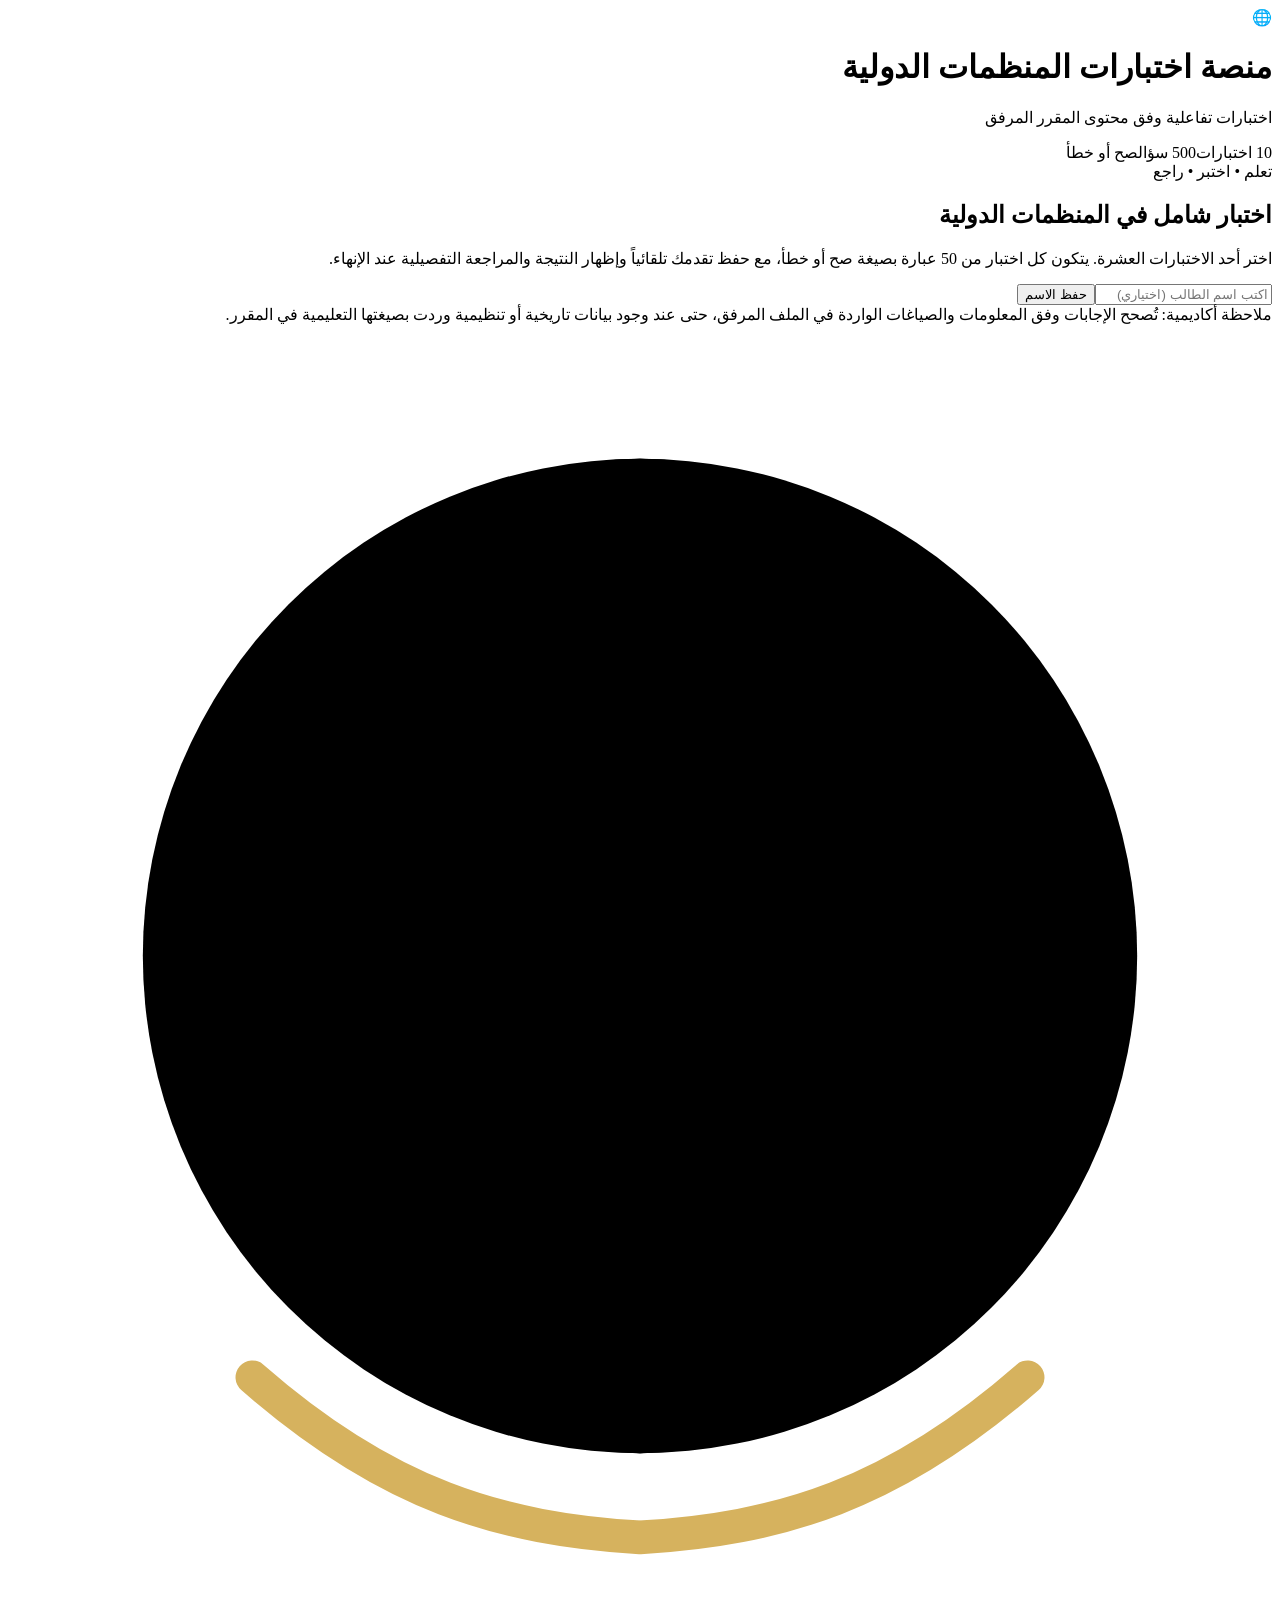
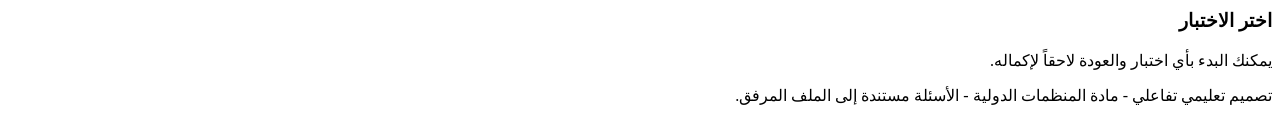
==== international-organizations-exam/index.html @ 07491975 "Publish international organizations exam platform" ====
<!doctype html>
<html lang="ar" dir="rtl">
<head>
<meta charset="utf-8">
<meta name="viewport" content="width=device-width,initial-scale=1,viewport-fit=cover">
<title>منصة اختبارات المنظمات الدولية</title>
<link rel="stylesheet" href="brand.css">
<link rel="stylesheet" href="styles.css">
</head>
<body><div class="app">
<header class="topbar">
  <div class="brand"><div class="brand-mark" aria-hidden="true">🌐</div><div><h1>منصة اختبارات المنظمات الدولية</h1><p>اختبارات تفاعلية وفق محتوى المقرر المرفق</p></div></div>
  <div class="header-stats"><span class="pill">10 اختبارات</span><span class="pill">500 سؤال</span><span class="pill">صح أو خطأ</span></div>
</header>
<main>
<section id="homeView">
  <div class="hero">
    <div>
      <div class="eyebrow">تعلم • اختبر • راجع</div>
      <h2>اختبار شامل في المنظمات الدولية</h2>
      <p>اختر أحد الاختبارات العشرة. يتكون كل اختبار من 50 عبارة بصيغة صح أو خطأ، مع حفظ تقدمك تلقائياً وإظهار النتيجة والمراجعة التفصيلية عند الإنهاء.</p>
      <div class="name-box"><input id="studentName" type="text" maxlength="60" placeholder="اكتب اسم الطالب (اختياري)"><button class="primary" id="saveName">حفظ الاسم</button></div>
      <div class="notice">ملاحظة أكاديمية: تُصحح الإجابات وفق المعلومات والصياغات الواردة في الملف المرفق، حتى عند وجود بيانات تاريخية أو تنظيمية وردت بصيغتها التعليمية في المقرر.</div>
    </div>
    <div class="globe-panel" aria-hidden="true">
      <svg class="globe" viewBox="0 0 300 300"><defs><linearGradient id="g" x1="0" x2="1" y1="0" y2="1"><stop stop-color="#073B6F"/><stop offset="1" stop-color="#65B5E8"/></linearGradient></defs><circle class="base" cx="150" cy="150" r="118"/><circle class="line" cx="150" cy="150" r="92"/><ellipse class="line" cx="150" cy="150" rx="50" ry="118"/><ellipse class="line" cx="150" cy="150" rx="92" ry="118"/><path class="line" d="M32 150h236M49 103h202M49 197h202"/><path d="M58 250c32 28 59 36 92 38M242 250c-32 28-59 36-92 38" fill="none" stroke="#D6B25E" stroke-width="8" stroke-linecap="round"/></svg>
    </div>
  </div>
  <div class="section-head"><div><h3>اختر الاختبار</h3><p>يمكنك البدء بأي اختبار والعودة لاحقاً لإكماله.</p></div></div>
  <div class="tests-grid" id="testsGrid"></div>
</section>
<section id="examView" class="hidden"></section>
<section id="resultView" class="hidden"></section>
</main>
<footer>تصميم تعليمي تفاعلي - مادة المنظمات الدولية - الأسئلة مستندة إلى الملف المرفق.</footer>
</div>
<div class="toast" id="toast"></div>
<script src="test-01.js"></script>
<script src="test-02.js"></script>
<script src="test-03.js"></script>
<script src="test-04.js"></script>
<script src="test-05.js"></script>
<script src="test-06.js"></script>
<script src="test-07.js"></script>
<script src="test-08.js"></script>
<script src="test-09.js"></script>
<script src="test-10.js"></script>
<script src="app.js"></script>
</body>
</html>
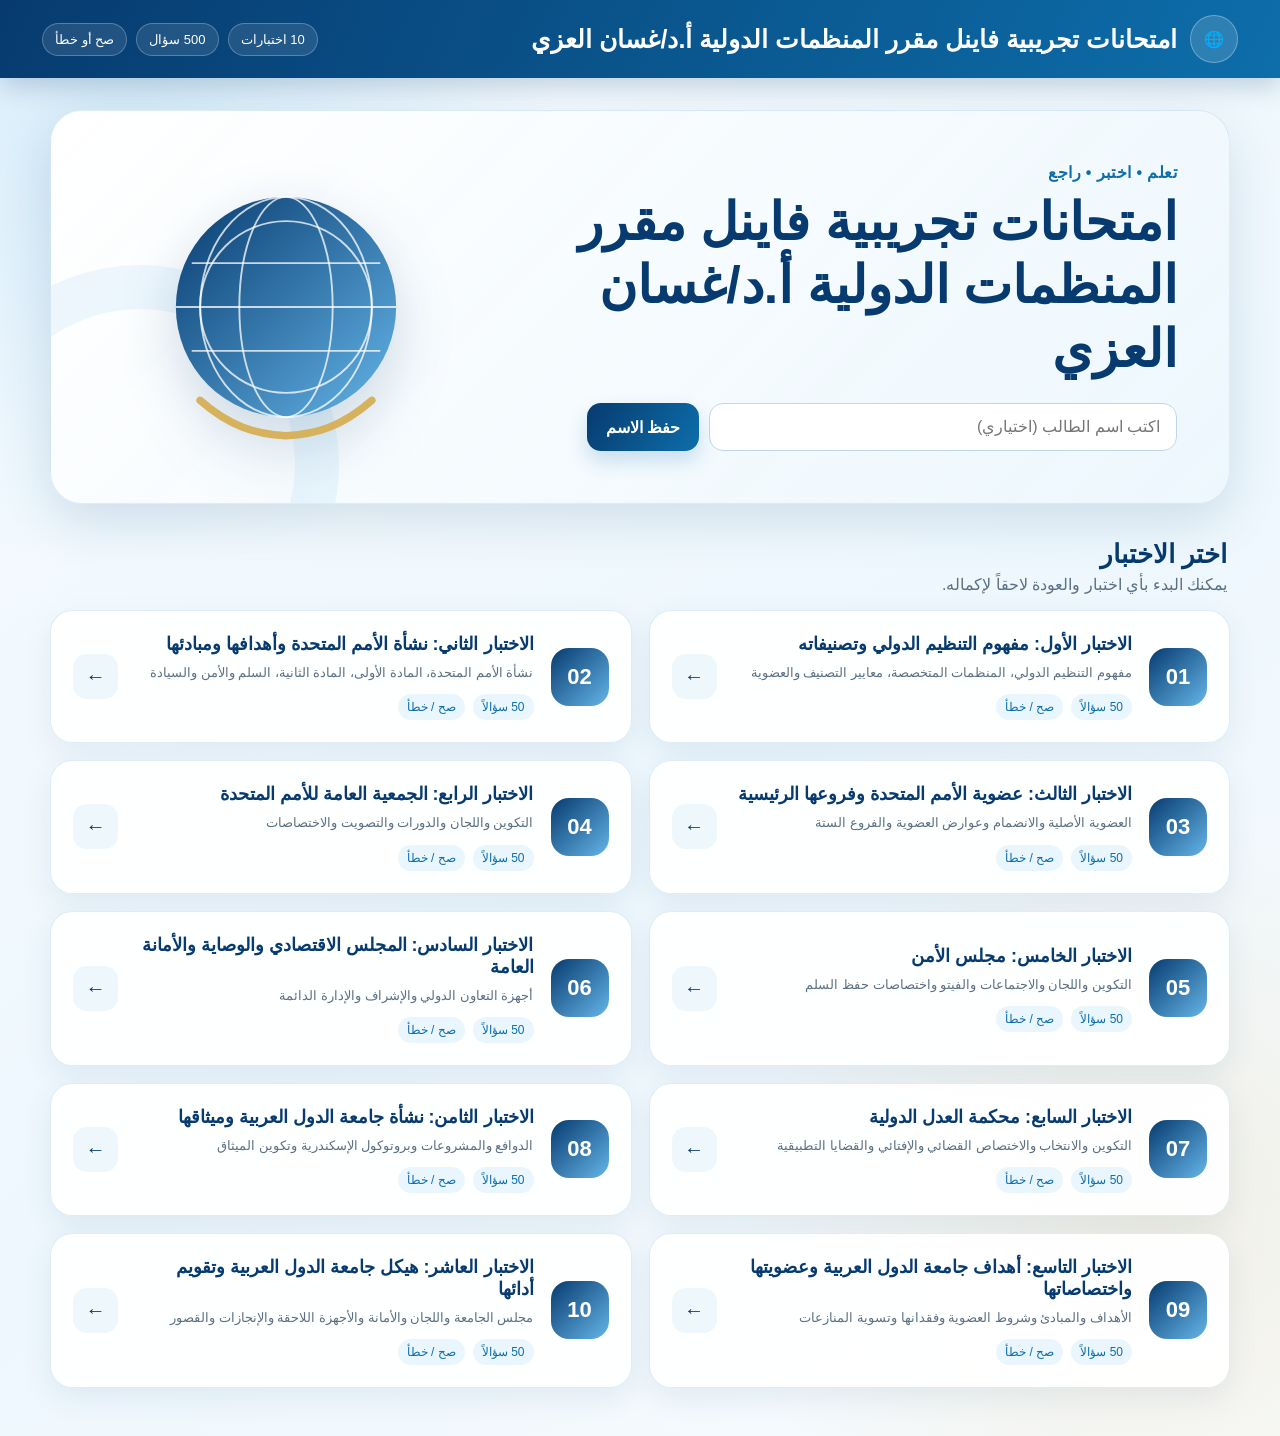
==== commit 7976c950: "تحديث اسم المنصة وحذف النصوص المطلوبة" ====
--- a/international-organizations-exam/index.html
+++ b/international-organizations-exam/index.html
@@ -3,13 +3,16 @@
 <head>
 <meta charset="utf-8">
 <meta name="viewport" content="width=device-width,initial-scale=1,viewport-fit=cover">
-<title>منصة اختبارات المنظمات الدولية</title>
+<title>امتحانات تجريبية فاينل مقرر المنظمات الدولية أ.د/غسان العزي</title>
 <link rel="stylesheet" href="brand.css">
 <link rel="stylesheet" href="styles.css">
 </head>
 <body><div class="app">
 <header class="topbar">
-  <div class="brand"><div class="brand-mark" aria-hidden="true">🌐</div><div><h1>منصة اختبارات المنظمات الدولية</h1><p>اختبارات تفاعلية وفق محتوى المقرر المرفق</p></div></div>
+  <div class="brand">
+    <div class="brand-mark" aria-hidden="true">🌐</div>
+    <div><h1>امتحانات تجريبية فاينل مقرر المنظمات الدولية أ.د/غسان العزي</h1></div>
+  </div>
   <div class="header-stats"><span class="pill">10 اختبارات</span><span class="pill">500 سؤال</span><span class="pill">صح أو خطأ</span></div>
 </header>
 <main>
@@ -17,10 +20,8 @@
   <div class="hero">
     <div>
       <div class="eyebrow">تعلم • اختبر • راجع</div>
-      <h2>اختبار شامل في المنظمات الدولية</h2>
-      <p>اختر أحد الاختبارات العشرة. يتكون كل اختبار من 50 عبارة بصيغة صح أو خطأ، مع حفظ تقدمك تلقائياً وإظهار النتيجة والمراجعة التفصيلية عند الإنهاء.</p>
+      <h2>امتحانات تجريبية فاينل مقرر المنظمات الدولية أ.د/غسان العزي</h2>
       <div class="name-box"><input id="studentName" type="text" maxlength="60" placeholder="اكتب اسم الطالب (اختياري)"><button class="primary" id="saveName">حفظ الاسم</button></div>
-      <div class="notice">ملاحظة أكاديمية: تُصحح الإجابات وفق المعلومات والصياغات الواردة في الملف المرفق، حتى عند وجود بيانات تاريخية أو تنظيمية وردت بصيغتها التعليمية في المقرر.</div>
     </div>
     <div class="globe-panel" aria-hidden="true">
       <svg class="globe" viewBox="0 0 300 300"><defs><linearGradient id="g" x1="0" x2="1" y1="0" y2="1"><stop stop-color="#073B6F"/><stop offset="1" stop-color="#65B5E8"/></linearGradient></defs><circle class="base" cx="150" cy="150" r="118"/><circle class="line" cx="150" cy="150" r="92"/><ellipse class="line" cx="150" cy="150" rx="50" ry="118"/><ellipse class="line" cx="150" cy="150" rx="92" ry="118"/><path class="line" d="M32 150h236M49 103h202M49 197h202"/><path d="M58 250c32 28 59 36 92 38M242 250c-32 28-59 36-92 38" fill="none" stroke="#D6B25E" stroke-width="8" stroke-linecap="round"/></svg>
@@ -32,7 +33,6 @@
 <section id="examView" class="hidden"></section>
 <section id="resultView" class="hidden"></section>
 </main>
-<footer>تصميم تعليمي تفاعلي - مادة المنظمات الدولية - الأسئلة مستندة إلى الملف المرفق.</footer>
 </div>
 <div class="toast" id="toast"></div>
 <script src="test-01.js"></script>
--- a/international-organizations-exam/brand.css
+++ b/international-organizations-exam/brand.css
@@ -0,0 +1 @@
+:root{--academy-mark:url("[data-uri]");}
--- a/international-organizations-exam/styles.css
+++ b/international-organizations-exam/styles.css
@@ -0,0 +1,134 @@
+:root{
+  --navy:#073B6F;--blue:#0D6EAA;--sky:#65B5E8;--ice:#EAF6FD;--gold:#D6B25E;
+  --ink:#102A43;--muted:#5B7083;--white:#fff;--success:#16865C;--danger:#B43A4C;
+  --card-shadow:0 18px 50px rgba(7,59,111,.13);--radius:24px;
+}
+*{box-sizing:border-box}
+html{scroll-behavior:smooth}
+
+body::before{content:"";position:fixed;inset:0;background-image:var(--academy-mark);background-repeat:no-repeat;background-position:center 52%;background-size:min(54vw,520px) auto;opacity:.065;pointer-events:none;z-index:0;filter:saturate(.95)}
+.app,.topbar,main{position:relative;z-index:1}
+.hero,.test-card,.exam-side,.question-card,.result-card{position:relative;overflow:hidden;backdrop-filter:saturate(110%)}
+.hero::before,.test-card::before,.exam-side::before,.question-card::before,.result-card::before{content:"";position:absolute;inset:0;background-image:var(--academy-mark);background-repeat:no-repeat;background-position:center;background-size:min(58%,280px) auto;opacity:.082;pointer-events:none;mix-blend-mode:multiply}
+.hero>*,.test-card>*,.exam-side>*,.question-card>*,.result-card>*{position:relative;z-index:1}
+.q-dot.correct{background:#eaf8f2;border-color:#70c79f;color:var(--success)}
+.q-dot.wrong{background:#fff0f3;border-color:#ef9dac;color:var(--danger)}
+.answer-btn{position:relative;overflow:hidden}
+.answer-btn.locked{cursor:default}
+.answer-btn.correct{border-color:#66c79d;background:linear-gradient(135deg,#e8f8f0,#fbfffd);color:var(--success);box-shadow:0 0 0 4px rgba(22,134,92,.10)}
+.answer-btn.correct .answer-icon{color:var(--success)}
+.answer-btn.wrong{border-color:#ef99a9;background:linear-gradient(135deg,#fff1f4,#fffafb);color:var(--danger);box-shadow:0 0 0 4px rgba(180,58,76,.10)}
+.answer-btn.wrong .answer-icon{color:var(--danger)}
+.answer-btn.locked:hover{transform:none}
+.instant-feedback{margin-top:18px;border-radius:18px;padding:16px 18px;font-size:16px;line-height:1.9;border:1px solid #d8e7ef;background:rgba(255,255,255,.9)}
+.instant-feedback.ok{border-color:#90d7b5;background:linear-gradient(135deg,#eefbf4,#fbfffd)}
+.instant-feedback.bad{border-color:#f1a9b5;background:linear-gradient(135deg,#fff2f5,#fffdfd)}
+.instant-feedback .status{display:inline-flex;align-items:center;gap:8px;font-weight:900;margin-bottom:8px}
+.instant-feedback.ok .status{color:var(--success)}
+.instant-feedback.bad .status{color:var(--danger)}
+.instant-feedback .correct-answer{font-weight:900;color:var(--success)}
+.instant-feedback .exp{display:block;color:var(--muted);margin-top:6px}
+
+body{margin:0;font-family:"Tahoma","Arial",sans-serif;color:var(--ink);background:
+radial-gradient(circle at 10% 10%,rgba(101,181,232,.23),transparent 25%),
+radial-gradient(circle at 90% 85%,rgba(214,178,94,.15),transparent 25%),
+linear-gradient(145deg,#f8fcff 0%,#edf7fd 55%,#f8fbfd 100%);min-height:100vh}
+button,input{font:inherit}
+button{cursor:pointer}
+.hidden{display:none!important}
+.app{min-height:100vh;display:flex;flex-direction:column}
+.topbar{background:linear-gradient(115deg,var(--navy),var(--blue));color:#fff;padding:15px clamp(16px,4vw,42px);display:flex;align-items:center;justify-content:space-between;gap:18px;box-shadow:0 8px 25px rgba(7,59,111,.22);position:sticky;top:0;z-index:20}
+.brand{display:flex;align-items:center;gap:13px}.brand-mark{width:48px;height:48px;border-radius:50%;display:grid;place-items:center;background:rgba(255,255,255,.14);border:1px solid rgba(255,255,255,.3)}
+.brand h1{font-size:clamp(17px,2.4vw,25px);margin:0}.brand p{margin:3px 0 0;font-size:12px;opacity:.83}
+.header-stats{display:flex;gap:9px;flex-wrap:wrap}.pill{padding:8px 12px;border:1px solid rgba(255,255,255,.25);background:rgba(255,255,255,.1);border-radius:999px;font-size:13px;white-space:nowrap}
+main{width:min(1180px,94%);margin:32px auto 48px;flex:1}
+.hero{background:linear-gradient(135deg,rgba(255,255,255,.92),rgba(234,246,253,.88));border:1px solid rgba(13,110,170,.12);border-radius:32px;padding:clamp(24px,5vw,52px);box-shadow:var(--card-shadow);display:grid;grid-template-columns:1.3fr .7fr;gap:28px;align-items:center;overflow:hidden;position:relative}
+.hero:after{content:"";position:absolute;width:310px;height:310px;border:44px solid rgba(101,181,232,.11);border-radius:50%;left:-110px;bottom:-160px}
+.eyebrow{color:var(--blue);font-weight:800;letter-spacing:.4px}.hero h2{font-size:clamp(29px,5vw,52px);line-height:1.22;margin:9px 0 15px;color:var(--navy)}
+.hero p{font-size:clamp(15px,2vw,19px);line-height:1.9;color:var(--muted);max-width:720px}
+.name-box{display:flex;gap:10px;margin-top:22px;max-width:590px}.name-box input{flex:1;border:1px solid #bed8e8;border-radius:14px;padding:14px 16px;background:white;outline:none}.name-box input:focus{border-color:var(--blue);box-shadow:0 0 0 4px rgba(13,110,170,.1)}
+.primary{border:0;background:linear-gradient(120deg,var(--navy),var(--blue));color:#fff;padding:14px 19px;border-radius:14px;font-weight:800;box-shadow:0 10px 20px rgba(13,110,170,.2)}.primary:hover{transform:translateY(-1px)}
+.globe-panel{min-height:270px;display:grid;place-items:center}.globe{width:min(280px,76vw);filter:drop-shadow(0 20px 28px rgba(7,59,111,.18))}.globe .line{stroke:rgba(255,255,255,.75);stroke-width:2;fill:none}.globe .base{fill:url(#g)}
+.section-head{display:flex;align-items:end;justify-content:space-between;gap:14px;margin:35px 3px 16px}.section-head h3{font-size:26px;color:var(--navy);margin:0}.section-head p{margin:5px 0 0;color:var(--muted)}
+.tests-grid{display:grid;grid-template-columns:repeat(2,minmax(0,1fr));gap:17px}.test-card{background:rgba(255,255,255,.9);border:1px solid rgba(13,110,170,.13);border-radius:22px;padding:22px;box-shadow:0 10px 30px rgba(7,59,111,.08);display:flex;gap:17px;align-items:center;transition:.18s}.test-card:hover{transform:translateY(-3px);box-shadow:var(--card-shadow);border-color:rgba(13,110,170,.3)}
+.test-number{flex:0 0 58px;width:58px;height:58px;border-radius:18px;display:grid;place-items:center;background:linear-gradient(135deg,var(--navy),var(--sky));color:#fff;font-size:22px;font-weight:900}.test-info{flex:1}.test-info h4{font-size:18px;margin:0 0 7px;color:var(--navy)}.test-info p{margin:0;color:var(--muted);font-size:13px;line-height:1.7}.meta{display:flex;gap:8px;margin-top:10px;flex-wrap:wrap}.tag{font-size:12px;border-radius:999px;padding:6px 9px;background:var(--ice);color:var(--blue)}
+.card-action{border:0;width:45px;height:45px;border-radius:14px;background:#eef7fc;color:var(--navy);font-weight:900;font-size:20px}
+.exam-shell{display:grid;grid-template-columns:290px 1fr;gap:18px}.exam-side,.question-card,.result-card{background:rgba(255,255,255,.92);border:1px solid rgba(13,110,170,.14);border-radius:var(--radius);box-shadow:var(--card-shadow)}
+.exam-side{padding:22px;align-self:start;position:sticky;top:94px}.exam-side h3{margin:0;color:var(--navy);font-size:18px}.exam-side p{color:var(--muted);font-size:13px;line-height:1.7}.student{border-top:1px solid #e6eff5;border-bottom:1px solid #e6eff5;padding:13px 0;margin:14px 0;font-size:13px}.student strong{color:var(--blue)}
+.progress-wrap{margin:17px 0}.progress-label{display:flex;justify-content:space-between;font-size:12px;color:var(--muted);margin-bottom:7px}.progress{height:9px;border-radius:99px;background:#e4f0f7;overflow:hidden}.progress>div{height:100%;width:0;background:linear-gradient(90deg,var(--sky),var(--blue));transition:.25s}
+.q-nav{display:grid;grid-template-columns:repeat(5,1fr);gap:7px;max-height:290px;overflow:auto;padding-left:3px}.q-dot{border:1px solid #d5e4ee;background:#f8fbfd;color:var(--muted);border-radius:9px;padding:7px 2px;font-size:11px}.q-dot.answered{background:#dff2fb;border-color:#8bc7e8;color:var(--navy)}.q-dot.current{outline:3px solid rgba(214,178,94,.35);border-color:var(--gold)}
+.secondary{border:1px solid #c7dce9;background:#fff;color:var(--navy);padding:11px 14px;border-radius:12px;font-weight:700}.danger-link{margin-top:14px;width:100%;border:0;background:#fff0f2;color:var(--danger);padding:10px;border-radius:12px;font-weight:700}
+.question-card{padding:clamp(24px,4vw,42px);min-height:570px;display:flex;flex-direction:column}.q-kicker{font-size:13px;color:var(--blue);font-weight:800}.question-card h2{font-size:clamp(22px,3.2vw,32px);line-height:1.8;color:var(--navy);margin:16px 0 25px}.answer-grid{display:grid;grid-template-columns:1fr 1fr;gap:14px}.answer-btn{border:2px solid #d7e7f0;background:#fbfdff;border-radius:20px;padding:26px 16px;font-size:22px;font-weight:900;color:var(--navy);transition:.15s}.answer-btn:hover{border-color:var(--sky);background:#f0f9fe}.answer-btn.selected{border-color:var(--blue);background:linear-gradient(135deg,#e7f6fe,#f9fcff);box-shadow:0 0 0 4px rgba(13,110,170,.1)}
+.answer-icon{font-size:35px;display:block;margin-bottom:8px}.question-footer{margin-top:auto;display:flex;justify-content:space-between;gap:10px;padding-top:30px}.navbtn{border:0;padding:13px 18px;border-radius:13px;font-weight:800}.prev{background:#edf5fa;color:var(--navy)}.next{background:linear-gradient(120deg,var(--navy),var(--blue));color:white}.navbtn:disabled{opacity:.4;cursor:not-allowed}
+.submit-row{margin-top:16px}.submit{width:100%;border:0;border-radius:14px;padding:14px;background:linear-gradient(120deg,#bd8c28,var(--gold));color:#fff;font-weight:900}
+.result-card{padding:clamp(25px,5vw,50px)}.score-circle{width:190px;height:190px;border-radius:50%;margin:5px auto 22px;display:grid;place-items:center;background:conic-gradient(var(--blue) var(--pct),#e5eff5 0);position:relative}.score-circle:before{content:"";position:absolute;inset:16px;background:white;border-radius:50%}.score-inner{position:relative;text-align:center}.score-inner b{font-size:42px;color:var(--navy)}.score-inner span{display:block;color:var(--muted);font-size:12px}.result-card h2{text-align:center;color:var(--navy)}.result-summary{text-align:center;color:var(--muted);line-height:1.8}.result-actions{display:flex;justify-content:center;gap:10px;flex-wrap:wrap;margin:23px 0}
+.review{margin-top:30px}.review h3{color:var(--navy)}.review-item{border:1px solid #dce9f1;border-radius:16px;padding:16px;margin:10px 0;background:#fbfdff}.review-item.correct{border-right:5px solid var(--success)}.review-item.wrong{border-right:5px solid var(--danger)}.review-item h4{margin:0 0 9px;line-height:1.7}.review-meta{font-size:13px;color:var(--muted);line-height:1.8}.review-meta b{color:var(--navy)}
+.notice{margin-top:20px;border-right:4px solid var(--gold);background:#fff9e9;padding:13px 15px;border-radius:12px;color:#6c5730;font-size:13px;line-height:1.8}
+footer{text-align:center;color:var(--muted);padding:25px 14px 35px;font-size:12px}
+.toast{position:fixed;left:20px;bottom:20px;background:var(--navy);color:#fff;padding:12px 16px;border-radius:12px;box-shadow:var(--card-shadow);z-index:50;opacity:0;transform:translateY(15px);pointer-events:none;transition:.2s}.toast.show{opacity:1;transform:none}
+@media(max-width:850px){.hero{grid-template-columns:1fr}.globe-panel{display:none}.tests-grid{grid-template-columns:1fr}.exam-shell{grid-template-columns:1fr}.exam-side{position:static}.q-nav{max-height:130px}.header-stats{display:none}}
+@media(max-width:520px){.name-box{flex-direction:column}.test-card{align-items:flex-start}.card-action{display:none}.answer-grid{grid-template-columns:1fr}.answer-btn{padding:18px}.question-footer{flex-direction:column-reverse}.navbtn{width:100%}.topbar{padding:12px}.brand-mark{width:40px;height:40px}}
+@media print{.topbar,.exam-side,.result-actions,.notice,footer{display:none!important}body{background:white}.result-card{box-shadow:none;border:0}.review-item{break-inside:avoid}}
+
+/* === A+ Academy watermark and instant correction enhancement === */
+body::before{
+  content:"";
+  position:fixed;
+  inset:0;
+  background-image:var(--academy-mark);
+  background-repeat:repeat;
+  background-position:center top;
+  background-size:320px auto;
+  opacity:.055;
+  pointer-events:none;
+  z-index:0;
+  filter:saturate(95%) contrast(102%);
+}
+.app,.topbar,main,footer{position:relative;z-index:1}
+.hero::before,.test-card::before,.exam-side::before,.question-card::before,.result-card::before{
+  content:"";
+  position:absolute;
+  inset:0;
+  background-image:var(--academy-mark);
+  background-repeat:no-repeat;
+  background-position:center center;
+  background-size:min(72%, 440px) auto;
+  opacity:.11;
+  pointer-events:none;
+  filter:saturate(96%) contrast(101%);
+}
+.hero,.test-card,.exam-side,.question-card,.result-card{background-color:rgba(255,255,255,.93)!important;}
+.question-card{background-image:linear-gradient(180deg,rgba(255,255,255,.92),rgba(255,255,255,.95))!important;}
+.answer-btn{transition:all .2s ease,border-color .15s ease,background .15s ease,color .15s ease;}
+.answer-btn.correct{
+  border-color:#2fa36d!important;
+  background:linear-gradient(135deg,#e5f8ed,#f8fffb)!important;
+  color:#0c7a4e!important;
+  box-shadow:0 0 0 4px rgba(47,163,109,.12)!important;
+}
+.answer-btn.correct .answer-icon{color:#0c7a4e!important;}
+.answer-btn.wrong{
+  border-color:#d54b63!important;
+  background:linear-gradient(135deg,#ffecef,#fff9fa)!important;
+  color:#b22c46!important;
+  box-shadow:0 0 0 4px rgba(213,75,99,.12)!important;
+}
+.answer-btn.wrong .answer-icon{color:#b22c46!important;}
+.answer-btn.correct::after,.answer-btn.wrong::after{
+  content:"";
+  position:absolute;
+  inset:0;
+  border-radius:inherit;
+  pointer-events:none;
+}
+.answer-btn.correct::after{box-shadow:inset 0 0 0 1px rgba(12,122,78,.10);}
+.answer-btn.wrong::after{box-shadow:inset 0 0 0 1px rgba(178,44,70,.10);}
+.instant-feedback.ok{border-color:#7ac79f!important;background:linear-gradient(135deg,#ebfaf2,#fcfffd)!important;}
+.instant-feedback.bad{border-color:#ef91a1!important;background:linear-gradient(135deg,#fff0f3,#fffdfd)!important;}
+.instant-feedback .correct-answer{color:#0c7a4e!important;}
+.review-item.correct{border-inline-start:6px solid #2fa36d!important;background:linear-gradient(135deg,#effbf4,#ffffff)!important;}
+.review-item.wrong{border-inline-start:6px solid #d54b63!important;background:linear-gradient(135deg,#fff2f5,#ffffff)!important;}
+@media (max-width: 768px){
+  body::before{background-size:240px auto;opacity:.05;}
+  .hero::before,.test-card::before,.exam-side::before,.question-card::before,.result-card::before{background-size:min(80%, 300px) auto;opacity:.10;}
+}
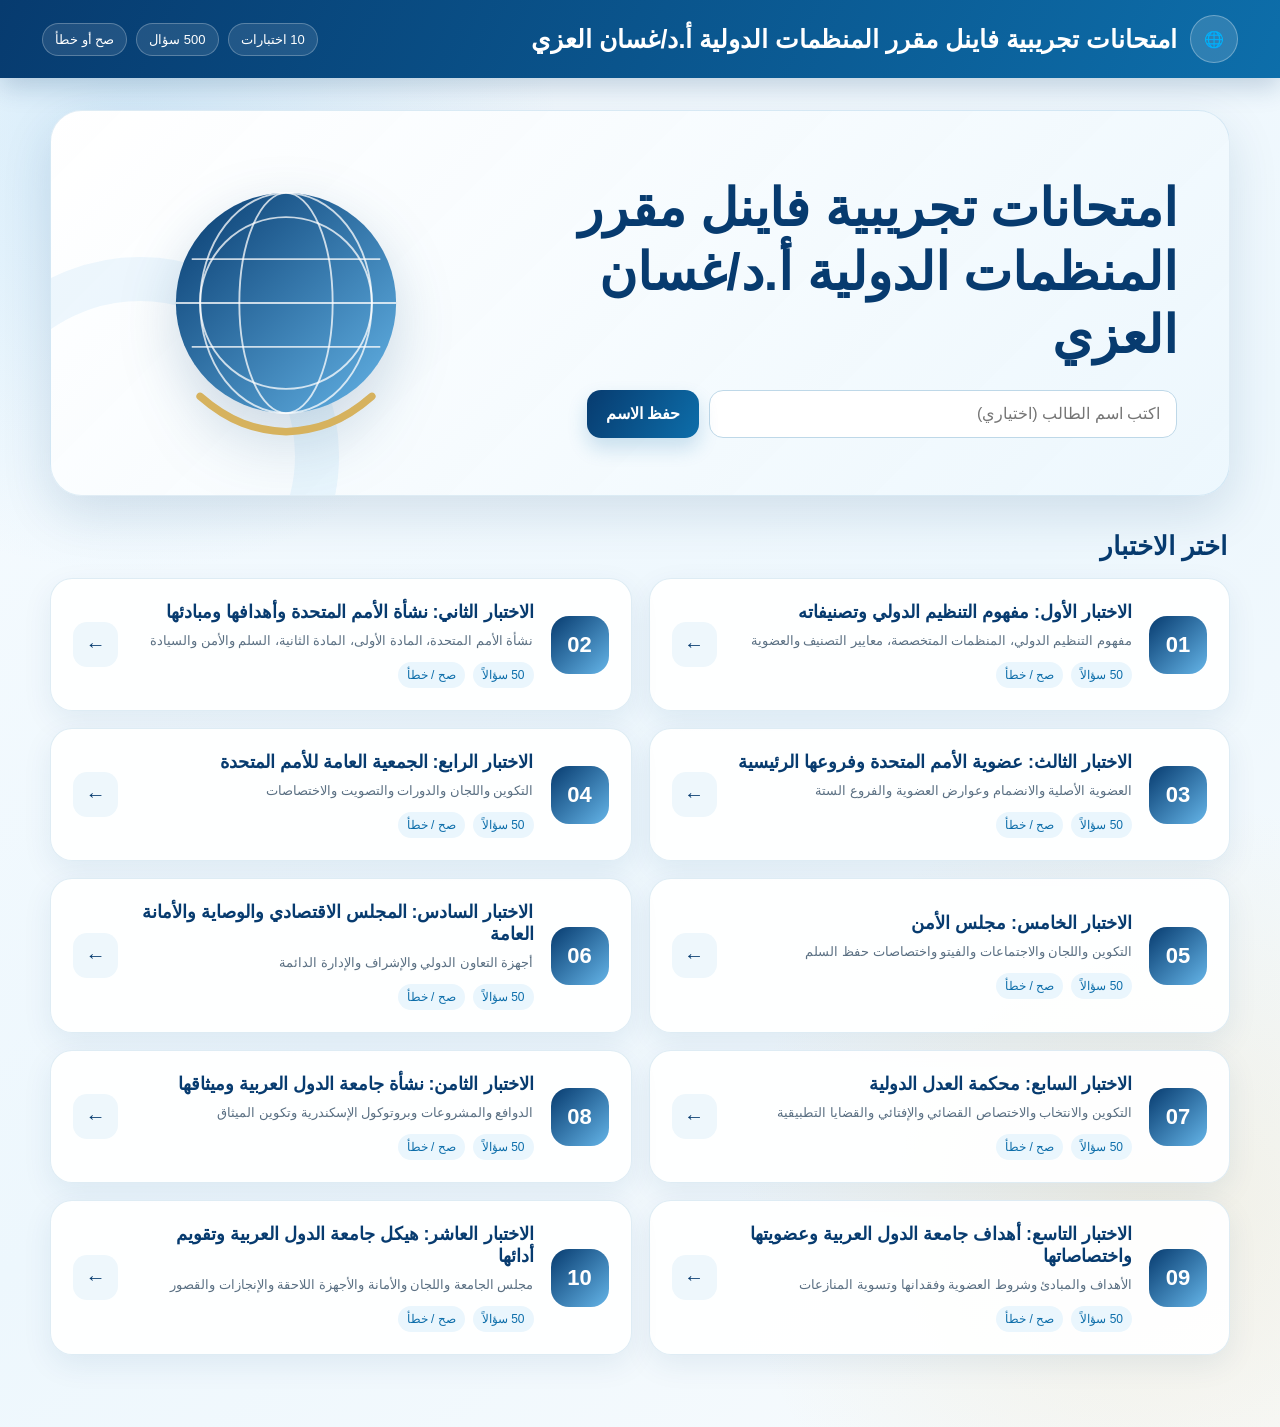
==== commit 4c4ee5a0: "Rename platform and remove introductory and footer text" ====
--- a/international-organizations-exam/index.html
+++ b/international-organizations-exam/index.html
@@ -3,9 +3,11 @@
 <head>
 <meta charset="utf-8">
 <meta name="viewport" content="width=device-width,initial-scale=1,viewport-fit=cover">
+<meta name="description" content="امتحانات تجريبية فاينل مقرر المنظمات الدولية أ.د/غسان العزي">
 <title>امتحانات تجريبية فاينل مقرر المنظمات الدولية أ.د/غسان العزي</title>
 <link rel="stylesheet" href="brand.css">
 <link rel="stylesheet" href="styles.css">
+<link rel="stylesheet" href="custom.css?v=2">
 </head>
 <body><div class="app">
 <header class="topbar">
@@ -19,7 +21,6 @@
 <section id="homeView">
   <div class="hero">
     <div>
-      <div class="eyebrow">تعلم • اختبر • راجع</div>
       <h2>امتحانات تجريبية فاينل مقرر المنظمات الدولية أ.د/غسان العزي</h2>
       <div class="name-box"><input id="studentName" type="text" maxlength="60" placeholder="اكتب اسم الطالب (اختياري)"><button class="primary" id="saveName">حفظ الاسم</button></div>
     </div>
@@ -27,7 +28,7 @@
       <svg class="globe" viewBox="0 0 300 300"><defs><linearGradient id="g" x1="0" x2="1" y1="0" y2="1"><stop stop-color="#073B6F"/><stop offset="1" stop-color="#65B5E8"/></linearGradient></defs><circle class="base" cx="150" cy="150" r="118"/><circle class="line" cx="150" cy="150" r="92"/><ellipse class="line" cx="150" cy="150" rx="50" ry="118"/><ellipse class="line" cx="150" cy="150" rx="92" ry="118"/><path class="line" d="M32 150h236M49 103h202M49 197h202"/><path d="M58 250c32 28 59 36 92 38M242 250c-32 28-59 36-92 38" fill="none" stroke="#D6B25E" stroke-width="8" stroke-linecap="round"/></svg>
     </div>
   </div>
-  <div class="section-head"><div><h3>اختر الاختبار</h3><p>يمكنك البدء بأي اختبار والعودة لاحقاً لإكماله.</p></div></div>
+  <div class="section-head"><div><h3>اختر الاختبار</h3></div></div>
   <div class="tests-grid" id="testsGrid"></div>
 </section>
 <section id="examView" class="hidden"></section>
@@ -45,6 +46,6 @@
 <script src="test-08.js"></script>
 <script src="test-09.js"></script>
 <script src="test-10.js"></script>
-<script src="app.js"></script>
+<script src="app.js?v=2"></script>
 </body>
-</html>
+</html>
--- a/international-organizations-exam/custom.css
+++ b/international-organizations-exam/custom.css
@@ -0,0 +1,90 @@
+/* تعديلات الهوية البصرية والتصحيح الفوري */
+body::before{
+  content:"";
+  position:fixed;
+  inset:0;
+  background-image:var(--academy-mark);
+  background-repeat:repeat;
+  background-position:center top;
+  background-size:290px auto;
+  opacity:.07;
+  pointer-events:none;
+  z-index:0;
+  filter:saturate(95%) contrast(102%);
+}
+
+.app,.topbar,main,.toast{position:relative;z-index:1}
+
+.hero::before,
+.test-card::before,
+.exam-side::before,
+.question-card::before,
+.result-card::before{
+  content:"";
+  position:absolute;
+  inset:0;
+  background-image:var(--academy-mark);
+  background-repeat:no-repeat;
+  background-position:center;
+  background-size:min(76%,430px) auto;
+  opacity:.14;
+  pointer-events:none;
+  filter:saturate(96%) contrast(103%);
+}
+
+.question-card::before{
+  background-size:min(82%,500px) auto;
+  opacity:.16;
+}
+
+.hero>*,.test-card>*,.exam-side>*,.question-card>*,.result-card>*{
+  position:relative;
+  z-index:1;
+}
+
+.hero,.test-card,.exam-side,.question-card,.result-card{
+  background-color:rgba(255,255,255,.92)!important;
+}
+
+.answer-btn.correct{
+  border-color:#239a61!important;
+  background:linear-gradient(135deg,#dff7e9,#f8fffb)!important;
+  color:#087548!important;
+  box-shadow:0 0 0 5px rgba(35,154,97,.14)!important;
+}
+.answer-btn.correct .answer-icon{color:#087548!important}
+
+.answer-btn.wrong{
+  border-color:#d63d58!important;
+  background:linear-gradient(135deg,#ffe5ea,#fff9fa)!important;
+  color:#b51f3d!important;
+  box-shadow:0 0 0 5px rgba(214,61,88,.14)!important;
+}
+.answer-btn.wrong .answer-icon{color:#b51f3d!important}
+
+.instant-feedback.ok{
+  border:2px solid #66c795!important;
+  background:linear-gradient(135deg,#e9faF1,#ffffff)!important;
+  color:#087548!important;
+}
+.instant-feedback.bad{
+  border:2px solid #ec8295!important;
+  background:linear-gradient(135deg,#fff0f3,#ffffff)!important;
+  color:#b51f3d!important;
+}
+.instant-feedback .correct-answer{
+  color:#087548!important;
+  font-weight:900;
+}
+
+.q-dot.correct{background:#e5f8ee!important;border-color:#58bd89!important;color:#087548!important}
+.q-dot.wrong{background:#ffecef!important;border-color:#e57a8d!important;color:#b51f3d!important}
+
+@media(max-width:768px){
+  body::before{background-size:220px auto;opacity:.06}
+  .hero::before,.test-card::before,.exam-side::before,.question-card::before,.result-card::before{
+    background-size:min(84%,320px) auto;
+    opacity:.13;
+  }
+  .question-card::before{opacity:.15}
+}
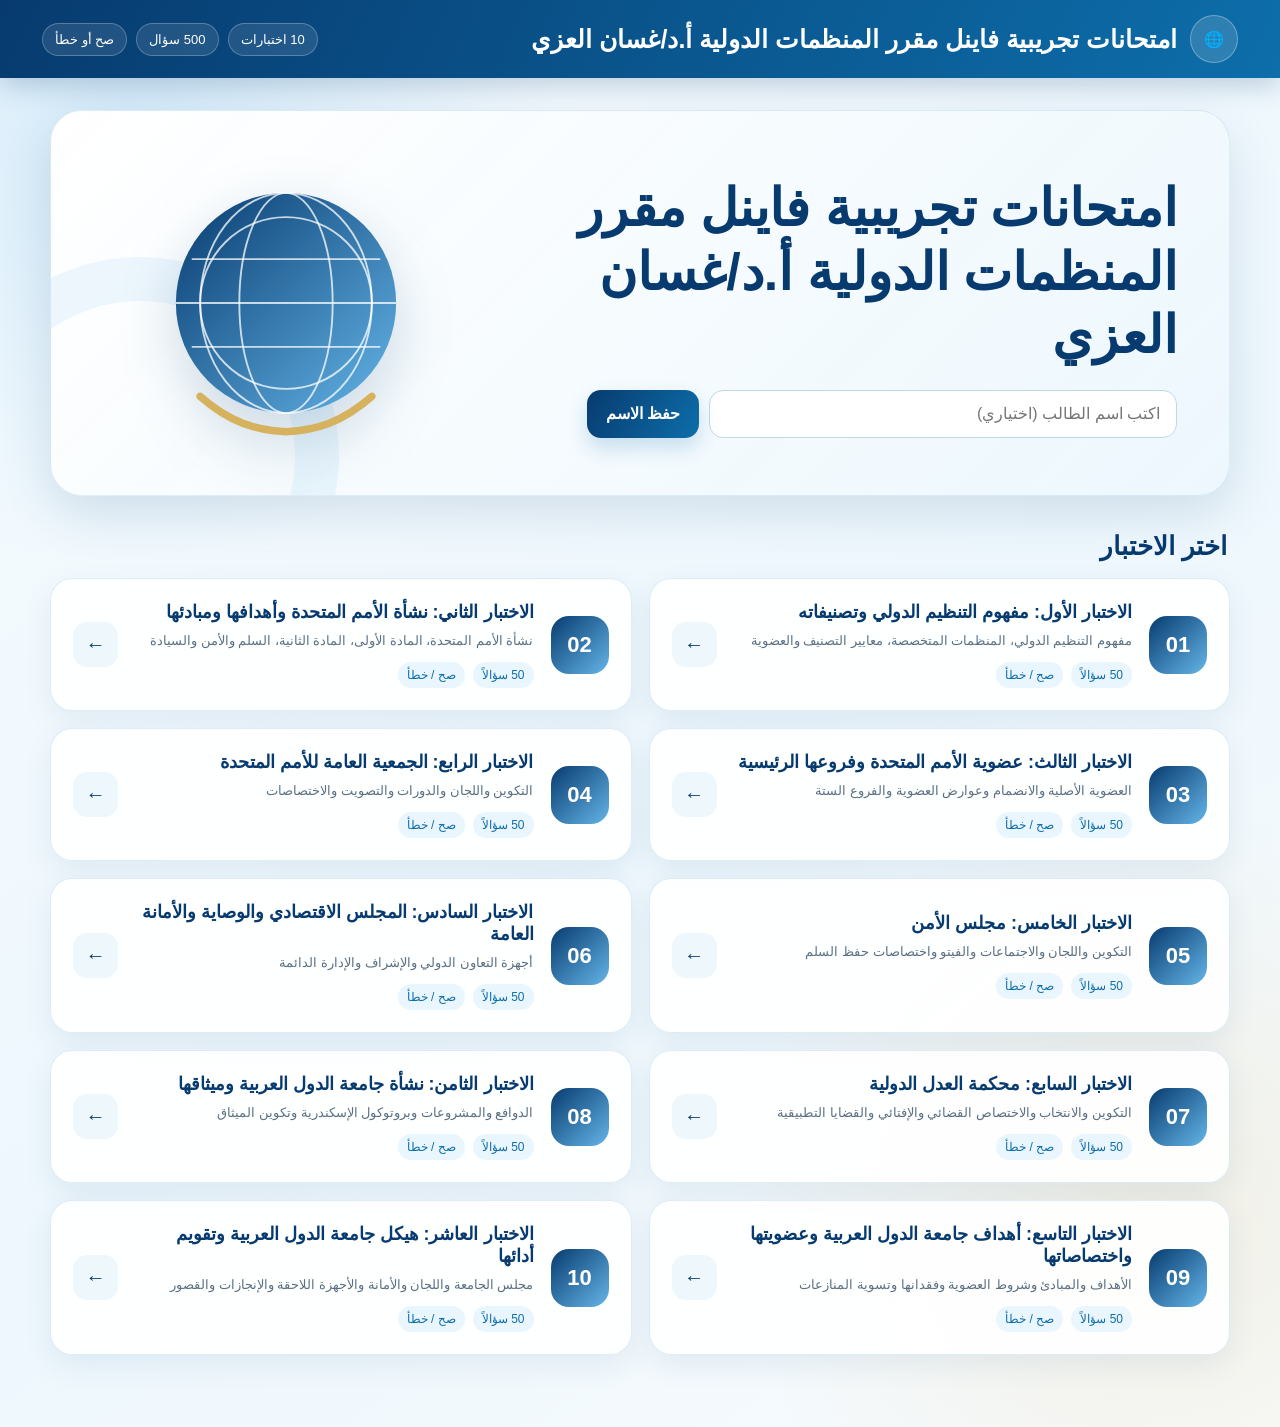
==== commit 1cf5c98b: "Finalize platform title and remove instructional text" ====
--- a/international-organizations-exam/index.html
+++ b/international-organizations-exam/index.html
@@ -4,10 +4,11 @@
 <meta charset="utf-8">
 <meta name="viewport" content="width=device-width,initial-scale=1,viewport-fit=cover">
 <meta name="description" content="امتحانات تجريبية فاينل مقرر المنظمات الدولية أ.د/غسان العزي">
+<meta name="theme-color" content="#073B6F">
 <title>امتحانات تجريبية فاينل مقرر المنظمات الدولية أ.د/غسان العزي</title>
 <link rel="stylesheet" href="brand.css">
 <link rel="stylesheet" href="styles.css">
-<link rel="stylesheet" href="custom.css?v=2">
+<link rel="stylesheet" href="custom.css?v=3">
 </head>
 <body><div class="app">
 <header class="topbar">
@@ -46,6 +47,6 @@
 <script src="test-08.js"></script>
 <script src="test-09.js"></script>
 <script src="test-10.js"></script>
-<script src="app.js?v=2"></script>
+<script src="app.js?v=3"></script>
 </body>
-</html>+</html>
--- a/international-organizations-exam/custom.css
+++ b/international-organizations-exam/custom.css
@@ -6,11 +6,11 @@
   background-image:var(--academy-mark);
   background-repeat:repeat;
   background-position:center top;
-  background-size:290px auto;
-  opacity:.07;
+  background-size:285px auto;
+  opacity:.085;
   pointer-events:none;
   z-index:0;
-  filter:saturate(95%) contrast(102%);
+  filter:saturate(95%) contrast(103%);
 }
 
 .app,.topbar,main,.toast{position:relative;z-index:1}
@@ -27,14 +27,14 @@
   background-repeat:no-repeat;
   background-position:center;
   background-size:min(76%,430px) auto;
-  opacity:.14;
+  opacity:.16;
   pointer-events:none;
-  filter:saturate(96%) contrast(103%);
+  filter:saturate(96%) contrast(104%);
 }
 
 .question-card::before{
-  background-size:min(82%,500px) auto;
-  opacity:.16;
+  background-size:min(84%,520px) auto;
+  opacity:.19;
 }
 
 .hero>*,.test-card>*,.exam-side>*,.question-card>*,.result-card>*{
@@ -43,7 +43,7 @@
 }
 
 .hero,.test-card,.exam-side,.question-card,.result-card{
-  background-color:rgba(255,255,255,.92)!important;
+  background-color:rgba(255,255,255,.91)!important;
 }
 
 .answer-btn.correct{
@@ -64,7 +64,7 @@
 
 .instant-feedback.ok{
   border:2px solid #66c795!important;
-  background:linear-gradient(135deg,#e9faF1,#ffffff)!important;
+  background:linear-gradient(135deg,#e9faf1,#ffffff)!important;
   color:#087548!important;
 }
 .instant-feedback.bad{
@@ -81,10 +81,10 @@
 .q-dot.wrong{background:#ffecef!important;border-color:#e57a8d!important;color:#b51f3d!important}
 
 @media(max-width:768px){
-  body::before{background-size:220px auto;opacity:.06}
+  body::before{background-size:215px auto;opacity:.075}
   .hero::before,.test-card::before,.exam-side::before,.question-card::before,.result-card::before{
-    background-size:min(84%,320px) auto;
-    opacity:.13;
+    background-size:min(86%,330px) auto;
+    opacity:.15;
   }
-  .question-card::before{opacity:.15}
+  .question-card::before{opacity:.18}
 }
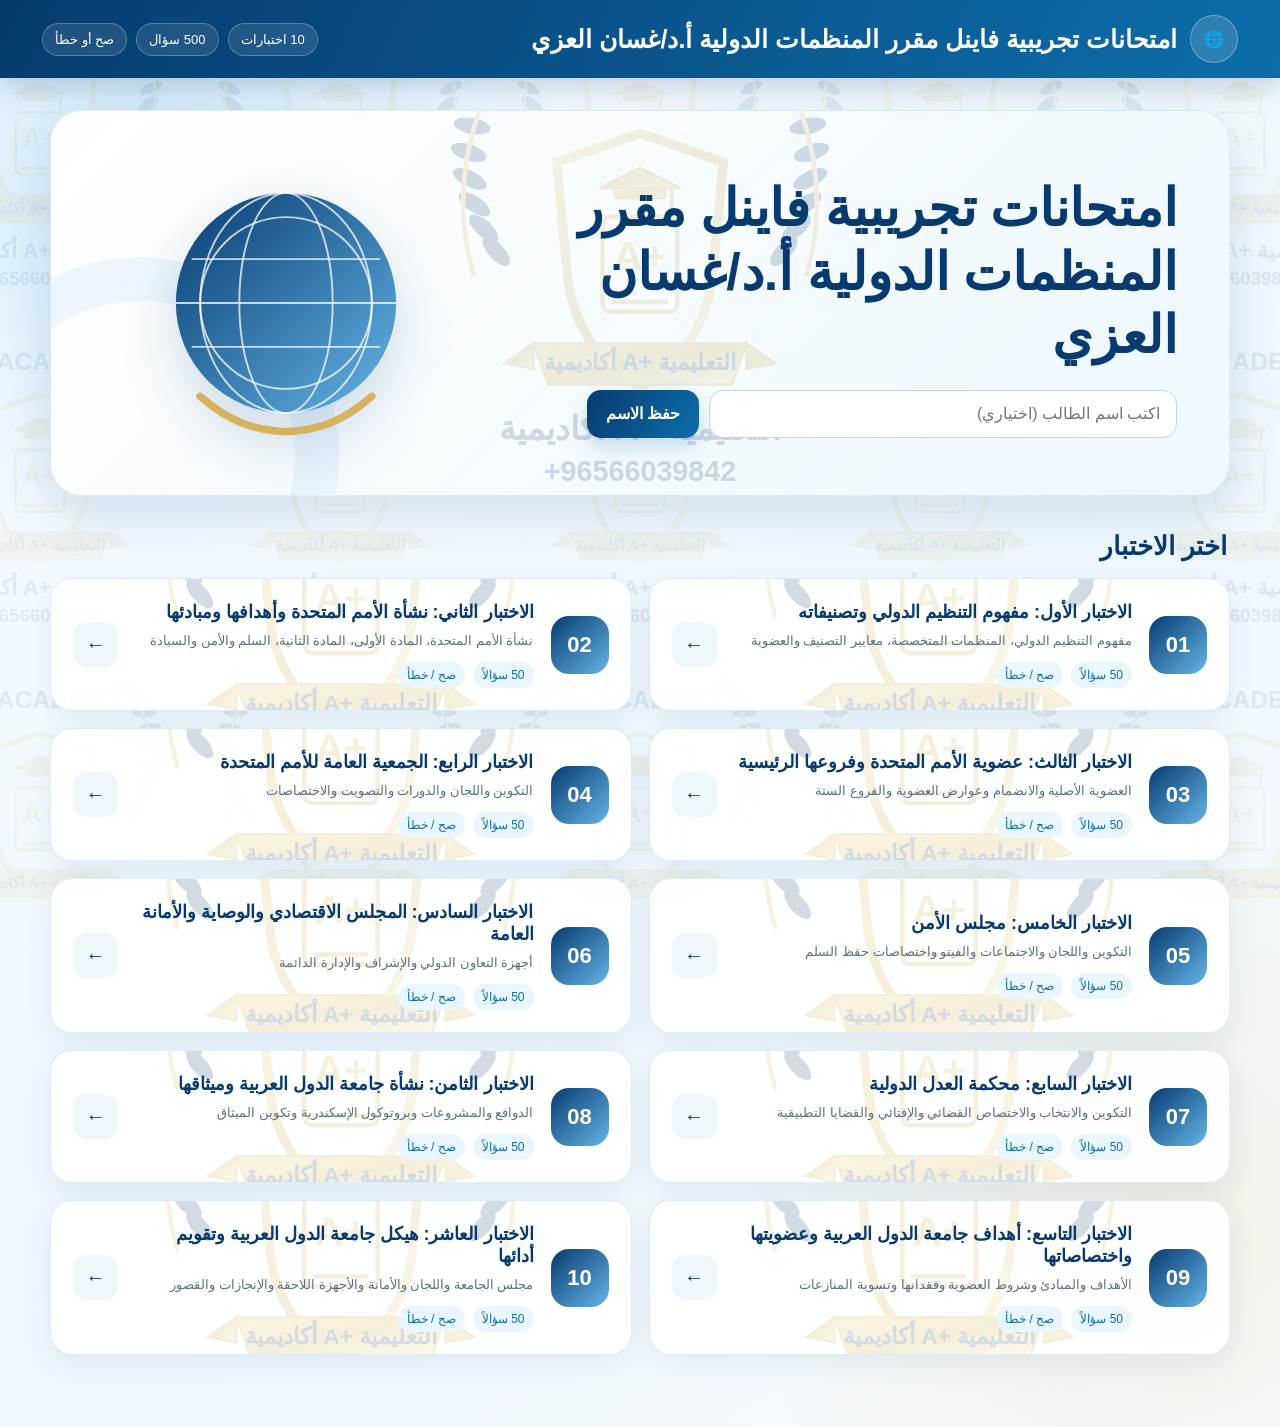
==== commit 3f0b3414: "Refresh public exam assets after watermark fix" ====
--- a/international-organizations-exam/index.html
+++ b/international-organizations-exam/index.html
@@ -8,7 +8,7 @@
 <title>امتحانات تجريبية فاينل مقرر المنظمات الدولية أ.د/غسان العزي</title>
 <link rel="stylesheet" href="brand.css">
 <link rel="stylesheet" href="styles.css">
-<link rel="stylesheet" href="custom.css?v=3">
+<link rel="stylesheet" href="custom.css?v=4">
 </head>
 <body><div class="app">
 <header class="topbar">
@@ -47,6 +47,6 @@
 <script src="test-08.js"></script>
 <script src="test-09.js"></script>
 <script src="test-10.js"></script>
-<script src="app.js?v=3"></script>
+<script src="app.js?v=4"></script>
 </body>
 </html>
--- a/international-organizations-exam/custom.css
+++ b/international-organizations-exam/custom.css
@@ -1,4 +1,8 @@
 /* تعديلات الهوية البصرية والتصحيح الفوري */
+:root{
+  --academy-mark:url("watermark.svg");
+}
+
 body::before{
   content:"";
   position:fixed;
@@ -6,11 +10,11 @@
   background-image:var(--academy-mark);
   background-repeat:repeat;
   background-position:center top;
-  background-size:285px auto;
-  opacity:.085;
+  background-size:300px auto;
+  opacity:.08;
   pointer-events:none;
   z-index:0;
-  filter:saturate(95%) contrast(103%);
+  filter:saturate(96%) contrast(102%);
 }
 
 .app,.topbar,main,.toast{position:relative;z-index:1}
@@ -23,18 +27,19 @@
   content:"";
   position:absolute;
   inset:0;
-  background-image:var(--academy-mark);
+  background-image:var(--academy-mark)!important;
   background-repeat:no-repeat;
-  background-position:center;
-  background-size:min(76%,430px) auto;
-  opacity:.16;
+  background-position:center center;
+  background-size:min(78%,460px) auto;
+  opacity:.18;
   pointer-events:none;
-  filter:saturate(96%) contrast(104%);
+  filter:saturate(97%) contrast(103%);
+  z-index:0;
 }
 
 .question-card::before{
-  background-size:min(84%,520px) auto;
-  opacity:.19;
+  background-size:min(86%,560px) auto;
+  opacity:.22;
 }
 
 .hero>*,.test-card>*,.exam-side>*,.question-card>*,.result-card>*{
@@ -43,7 +48,7 @@
 }
 
 .hero,.test-card,.exam-side,.question-card,.result-card{
-  background-color:rgba(255,255,255,.91)!important;
+  background-color:rgba(255,255,255,.93)!important;
 }
 
 .answer-btn.correct{
@@ -81,10 +86,13 @@
 .q-dot.wrong{background:#ffecef!important;border-color:#e57a8d!important;color:#b51f3d!important}
 
 @media(max-width:768px){
-  body::before{background-size:215px auto;opacity:.075}
+  body::before{background-size:220px auto;opacity:.07}
   .hero::before,.test-card::before,.exam-side::before,.question-card::before,.result-card::before{
-    background-size:min(86%,330px) auto;
-    opacity:.15;
+    background-size:min(86%,340px) auto;
+    opacity:.17;
   }
-  .question-card::before{opacity:.18}
+  .question-card::before{
+    background-size:min(92%,380px) auto;
+    opacity:.20;
+  }
 }
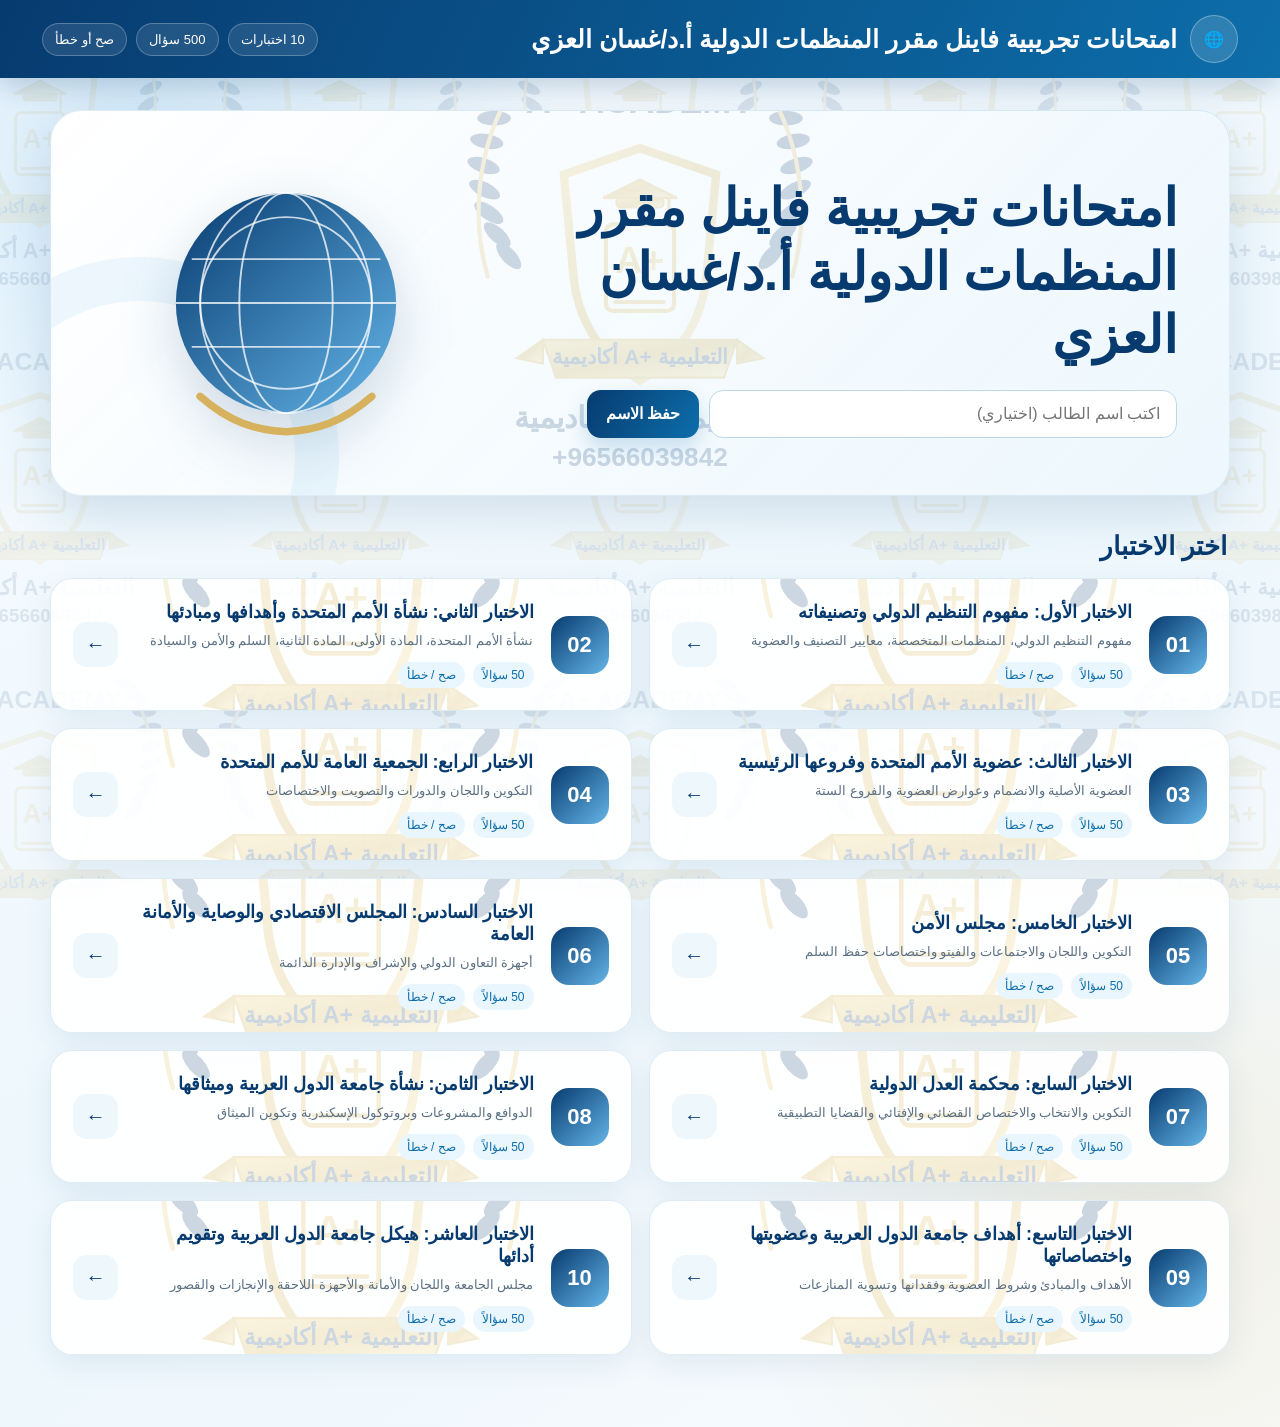
==== commit 41678e7a: "Publish final exam version with visible watermark and revised correction text" ====
--- a/international-organizations-exam/index.html
+++ b/international-organizations-exam/index.html
@@ -8,7 +8,7 @@
 <title>امتحانات تجريبية فاينل مقرر المنظمات الدولية أ.د/غسان العزي</title>
 <link rel="stylesheet" href="brand.css">
 <link rel="stylesheet" href="styles.css">
-<link rel="stylesheet" href="custom.css?v=4">
+<link rel="stylesheet" href="custom.css?v=6">
 </head>
 <body><div class="app">
 <header class="topbar">
@@ -47,6 +47,6 @@
 <script src="test-08.js"></script>
 <script src="test-09.js"></script>
 <script src="test-10.js"></script>
-<script src="app.js?v=4"></script>
+<script src="app.js?v=6"></script>
 </body>
 </html>
--- a/international-organizations-exam/custom.css
+++ b/international-organizations-exam/custom.css
@@ -1,23 +1,30 @@
-/* تعديلات الهوية البصرية والتصحيح الفوري */
+/* الهوية البصرية والعلامة المائية والتصحيح الفوري */
 :root{
-  --academy-mark:url("watermark.svg");
+  --academy-mark:url("./watermark.svg?v=6");
 }
 
 body::before{
   content:"";
   position:fixed;
   inset:0;
-  background-image:var(--academy-mark);
+  background-image:var(--academy-mark)!important;
   background-repeat:repeat;
   background-position:center top;
   background-size:300px auto;
-  opacity:.08;
+  opacity:.10;
   pointer-events:none;
   z-index:0;
-  filter:saturate(96%) contrast(102%);
+  filter:saturate(98%) contrast(104%);
 }
 
 .app,.topbar,main,.toast{position:relative;z-index:1}
+
+.hero,.test-card,.exam-side,.question-card,.result-card{
+  position:relative!important;
+  overflow:hidden;
+  isolation:isolate;
+  background-color:rgba(255,255,255,.91)!important;
+}
 
 .hero::before,
 .test-card::before,
@@ -28,18 +35,28 @@
   position:absolute;
   inset:0;
   background-image:var(--academy-mark)!important;
-  background-repeat:no-repeat;
-  background-position:center center;
-  background-size:min(78%,460px) auto;
-  opacity:.18;
+  background-repeat:no-repeat!important;
+  background-position:center center!important;
+  background-size:min(80%,480px) auto!important;
+  opacity:.20!important;
   pointer-events:none;
-  filter:saturate(97%) contrast(103%);
-  z-index:0;
+  filter:saturate(100%) contrast(105%);
+  z-index:0!important;
+}
+
+.hero::before{
+  background-size:min(68%,420px) auto!important;
+  opacity:.19!important;
 }
 
 .question-card::before{
-  background-size:min(86%,560px) auto;
-  opacity:.22;
+  background-size:min(88%,580px) auto!important;
+  opacity:.24!important;
+}
+
+.exam-side::before{
+  background-size:min(92%,310px) auto!important;
+  opacity:.16!important;
 }
 
 .hero>*,.test-card>*,.exam-side>*,.question-card>*,.result-card>*{
@@ -47,15 +64,11 @@
   z-index:1;
 }
 
-.hero,.test-card,.exam-side,.question-card,.result-card{
-  background-color:rgba(255,255,255,.93)!important;
-}
-
 .answer-btn.correct{
   border-color:#239a61!important;
   background:linear-gradient(135deg,#dff7e9,#f8fffb)!important;
   color:#087548!important;
-  box-shadow:0 0 0 5px rgba(35,154,97,.14)!important;
+  box-shadow:0 0 0 5px rgba(35,154,97,.15)!important;
 }
 .answer-btn.correct .answer-icon{color:#087548!important}
 
@@ -63,7 +76,7 @@
   border-color:#d63d58!important;
   background:linear-gradient(135deg,#ffe5ea,#fff9fa)!important;
   color:#b51f3d!important;
-  box-shadow:0 0 0 5px rgba(214,61,88,.14)!important;
+  box-shadow:0 0 0 5px rgba(214,61,88,.15)!important;
 }
 .answer-btn.wrong .answer-icon{color:#b51f3d!important}
 
@@ -72,27 +85,33 @@
   background:linear-gradient(135deg,#e9faf1,#ffffff)!important;
   color:#087548!important;
 }
+
 .instant-feedback.bad{
   border:2px solid #ec8295!important;
   background:linear-gradient(135deg,#fff0f3,#ffffff)!important;
   color:#b51f3d!important;
 }
-.instant-feedback .correct-answer{
+
+.instant-feedback .correct-answer,
+.instant-feedback .correction-line{
   color:#087548!important;
   font-weight:900;
 }
+
+.instant-feedback.bad .status{color:#b51f3d!important}
+.instant-feedback.ok .status{color:#087548!important}
 
 .q-dot.correct{background:#e5f8ee!important;border-color:#58bd89!important;color:#087548!important}
 .q-dot.wrong{background:#ffecef!important;border-color:#e57a8d!important;color:#b51f3d!important}
 
 @media(max-width:768px){
-  body::before{background-size:220px auto;opacity:.07}
+  body::before{background-size:220px auto;opacity:.08}
   .hero::before,.test-card::before,.exam-side::before,.question-card::before,.result-card::before{
-    background-size:min(86%,340px) auto;
-    opacity:.17;
+    background-size:min(88%,350px) auto!important;
+    opacity:.18!important;
   }
   .question-card::before{
-    background-size:min(92%,380px) auto;
-    opacity:.20;
+    background-size:min(94%,410px) auto!important;
+    opacity:.22!important;
   }
 }
